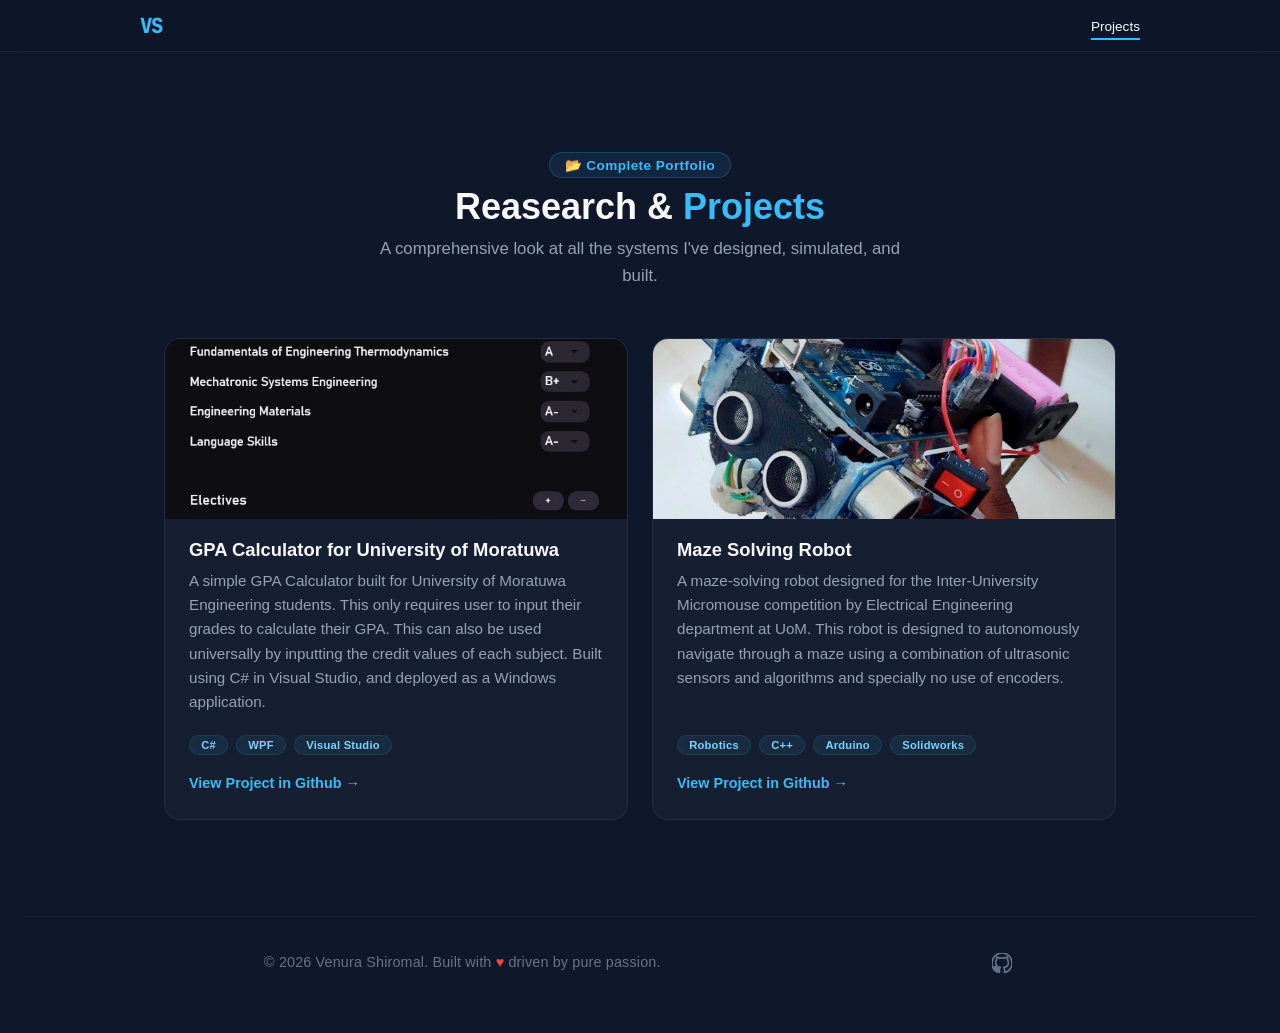
==== projects/index.html @ 5d4bf742 "Newly organized site" ====
<!DOCTYPE html>
<html lang="en">
<head>
    <meta charset="UTF-8">
    <meta name="viewport" content="width=device-width, initial-scale=1.0">
    <title> All Projects </title>
    <link rel="stylesheet" href="../styles/global.css">
    <link rel="stylesheet" href="../styles/projects.css">
</head>
<body>

    <!-- ===== NAVIGATION BAR ===== -->
    <nav class="navbar" id="navbar">
        <div class="nav-container">
            <a href="../index.html" class="nav-logo">VS</a>
            <ul class="nav-links">
                <li><a style="color: #f8fafc; border-bottom: 2px solid #38bdf8;">Projects</a></li>
            </ul>
            <button class="nav-toggle" id="navToggle" aria-label="Toggle navigation">
                <span></span>
                <span></span>
                <span></span>
            </button>
        </div>
    </nav>

    <!-- ===== ALL PROJECTS SECTION ===== -->
    <section class="projects-section" style="padding-top: 8rem; min-height: 80vh;">
        <div class="projects-container">
            <div class="section-header">
                <span class="section-tag">📂 Complete Portfolio</span>
                <h2 class="section-title">Reasearch & <span class="accent-text"> Projects</span></h2>
                <p class="section-subtitle">
                    A comprehensive look at all the systems I've designed, simulated, and built.
                </p>
            </div>

            <div class="projects-grid">
                
                <!-- Project 1 -->
                <div class="project-card">
                    <div class="project-image">
                        <img src="../media/projects/gpa_cal.jpg" alt="GPA Calculator" style="width: 100%; height: auto; display: block; transform: translateY(15px);">
                    </div>
                    <div class="project-content">
                        <h3 class="project-title">GPA Calculator for University of Moratuwa</h3>
                        <p class="project-description">
                            A simple GPA Calculator built for University of Moratuwa Engineering students. 
                            This only requires user to input their grades to calculate their GPA.
                            This can also be used universally by inputting the credit values of each subject.
                            Built using C# in Visual Studio, and deployed as a Windows application.
                        </p>
                        <div class="tech-tags">
                            <span class="tag">C#</span>
                            <span class="tag">WPF</span>
                            <span class="tag">Visual Studio</span>
                        </div>
                        <a href="https://github.com/Venura-Shiromal/GPA-Calculator-BetterGUI" class="project-link">View Project in Github →</a>
                    </div>
                </div>

                <!-- Project 2 -->
                <div class="project-card">
                    <div class="project-image">
                        <img src="../media/projects/micromouse.jpg" alt="Micromouse" style="width: 100%; height: auto; display: block; transform: translateY(35px);">
                    </div>
                    <div class="project-content">
                        <h3 class="project-title">Maze Solving Robot</h3>
                        <p class="project-description">
                            A maze-solving robot designed for the Inter-University Micromouse competition by Electrical Engineering department at UoM.
                            This robot is designed to autonomously navigate through a maze using a combination of ultrasonic sensors and algorithms and specially no use of encoders.
                        </p>
                        <div class="tech-tags">
                            <span class="tag">Robotics</span>
                            <span class="tag">C++</span>
                            <span class="tag">Arduino</span>
                            <span class="tag">Solidworks</span>
                        </div>
                        <a href="https://github.com/Venura-Shiromal/Micromouse-Competition-EE" class="project-link">View Project in Github →</a>
                    </div>
                </div>

            </div>
        </div>
    </section>

    <!-- ===== FOOTER ===== -->
    <footer class="site-footer">
        <div class="footer-container">
            <p class="footer-copy">
                &copy; 2026 Venura Shiromal. Built with <span class="footer-heart">♥</span> driven by pure passion.
            </p>
            <div class="footer-socials">
                <a href="https://github.com/Venura-Shiromal" target="_blank" aria-label="GitHub" class="social-link">
                    <svg xmlns="http://www.w3.org/2000/svg" width="20" height="20" viewBox="0 0 24 24" fill="none" stroke="currentColor" stroke-width="2" stroke-linecap="round" stroke-linejoin="round"><path d="M12 0C5.37 0 0 5.37 0 12c0 5.31 3.435 9.795 8.205 11.385.6.105.825-.255.825-.57 0-.285-.015-1.23-.015-2.235-3.015.555-3.795-.735-4.035-1.41-.135-.345-.72-1.41-1.23-1.695-.42-.225-1.02-.78-.015-.795.945-.015 1.62.87 1.845 1.23 1.08 1.815 2.805 1.305 3.495.99.105-.78.42-1.305.765-1.605-2.67-.3-5.46-1.335-5.46-5.925 0-1.305.465-2.385 1.23-3.225-.12-.3-.54-1.53.12-3.15 0 0 1.005-.315 3.3 1.23.96-.27 1.98-.405 3-.405s2.04.135 3 .405c2.295-1.56 3.3-1.23 3.3-1.23.66 1.62.24 2.85.12 3.15.765.84 1.23 1.905 1.23 3.225 0 4.605-2.805 5.625-5.475 5.925.435.375.81 1.095.81 2.22 0 1.605-.015 2.895-.015 3.3 0 .315.225.69.825.57A12.02 12.02 0 0024 12c0-6.63-5.37-12-12-12z"/></svg>
                </a>
            </div>
        </div>
    </footer>

</body>
</html>
---- styles/global.css ----
/* =========================================
   GLOBAL: BASE & RESET
   ========================================= */
@import url('https://fonts.googleapis.com/css2?family=JetBrains+Mono:wght@600;800&display=swap');

* {
    margin: 0;
    padding: 0;
    box-sizing: border-box;
    font-family: 'Segoe UI', Tahoma, Geneva, Verdana, sans-serif;
}

html {
    scroll-behavior: smooth;
}

body {
    min-height: 100vh;
    display: flex;
    flex-direction: column;  
    align-items: center;
    justify-content: center;
    background: #0f172a;
    color: #f8fafc;
    padding: 1.5rem;
}

h1 {
    font-size: 2.25rem;
    font-weight: 700;
    margin-bottom: 0.75rem;
    letter-spacing: -0.025em;
}

p {
    color: #94a3b8;
    line-height: 1.6;
    margin-bottom: 2rem;
    font-size: 1rem;
}

.accent-text {
    color: #38bdf8;
}

/* =========================================
   GLOBAL: KEYFRAMES
   ========================================= */
@keyframes typing {
    from {
        width: 0;
    }
    to {
        width: 100%;
    }
}

@keyframes blink {
    from, to {
        border-color: transparent;
    }
    50% {
        border-color: #38bdf8;
    }
}

@keyframes pulse {
    0% {
        transform: scale(0.9);
        box-shadow: 0 0 0 0 rgba(56, 189, 248, 0.7);
    }
    70% {
        transform: scale(1);
        box-shadow: 0 0 0 6px rgba(56, 189, 248, 0);
    }
    100% {
        transform: scale(0.9);
        box-shadow: 0 0 0 0 rgba(56, 189, 248, 0);
    }
}

/* =========================================
   GLOBAL: REUSABLE COMPONENTS
   ========================================= */
.container {
    background: rgba(30, 41, 59, 0.7);
    border: 1px solid rgba(255, 255, 255, 0.1);
    backdrop-filter: blur(12px);
    border-radius: 1rem;
    padding: 3rem 2rem;
    max-width: 500px;
    width: 100%;
    text-align: center;
    box-shadow: 0 20px 25px -5px rgba(0, 0, 0, 0.3);
}

.btn {
    padding: 0.75rem 1.5rem;
    border-radius: 8px;
    font-weight: 600;
    text-decoration: none;
    transition: all 0.2s ease;
}

.btn-primary { 
    background: #38bdf8; 
    color: #0f172a; 
}

.btn-primary:hover { 
    background: #7dd3fc; 
    transform: translateY(-2px); 
}

.btn-secondary {
    background: rgba(255, 255, 255, 0.05);
    color: #f8fafc;
    border: 1px solid rgba(255, 255, 255, 0.15);
}

.btn-secondary:hover { 
    background: rgba(255, 255, 255, 0.1); 
    transform: translateY(-2px); 
}

/* Section Headers */
.section-header { 
    text-align: center; 
    margin-bottom: 3rem; 
}

.section-tag {
    display: inline-block;
    font-size: 0.85rem;
    font-weight: 600;
    color: #38bdf8;
    background: rgba(56, 189, 248, 0.1);
    padding: 0.25rem 0.9rem;
    border-radius: 9999px;
    border: 1px solid rgba(56, 189, 248, 0.2);
    margin-bottom: 0.5rem;
    letter-spacing: 0.03em;
}

.section-title {
    font-size: 2.25rem;
    font-weight: 800;
    color: #f8fafc;
    margin-bottom: 0.5rem;
}

.section-subtitle { 
    font-size: 1.05rem; 
    color: #94a3b8; 
    max-width: 550px; 
    margin: 0 auto; 
}

/* =========================================
   GLOBAL: NAVIGATION BAR
   ========================================= */
.navbar {
    position: fixed;
    top: 0;
    left: 0;
    width: 100%;
    z-index: 1000;
    padding: 0.75rem 1.5rem;
    background: rgba(15, 23, 42, 0.7);
    backdrop-filter: blur(12px);         
    border-bottom: 1px solid rgba(255, 255, 255, 0.05);
}

.navbar.scrolled { 
    background: rgba(15, 23, 42, 0.9); 
}

.nav-container {
    max-width: 1000px;
    margin: 0 auto;
    display: flex;
    justify-content: space-between;
    align-items: center;
}

.nav-logo {
    font-family: 'JetBrains Mono', monospace;
    font-size: 1.3rem;
    font-weight: 800;
    color: #38bdf8;
    text-decoration: none;
    letter-spacing: -0.03em;
    transition: all 0.2s ease;
}

.nav-logo:hover {
    color: #7dd3fc;
}

.nav-links {
    display: flex;
    list-style: none;
    gap: 1.75rem;
    align-items: center;
    margin: 0;
    padding: 0;
}

.nav-links a {
    color: #94a3b8;
    text-decoration: none;
    font-size: 0.85rem;
    font-weight: 500;
    transition: all 0.2s ease;
    padding: 0.25rem 0;
    border-bottom: 2px solid transparent;
}

.nav-links a:hover {
    color: #f8fafc;
    border-bottom-color: #38bdf8;
}

.nav-toggle {
    display: none;
    flex-direction: column;
    gap: 4px;
    background: none;
    border: none;
    cursor: pointer;
    padding: 0.25rem;
}

.nav-toggle span {
    display: block;
    width: 24px;
    height: 2px;
    background: #f8fafc;
    transition: all 0.3s ease;
}

@media (max-width: 768px) {
    .nav-toggle {
        display: flex;
    }

    .nav-links {
        position: absolute;
        top: 100%;
        left: 0;
        right: 0;
        background: rgba(15, 23, 42, 0.95);
        backdrop-filter: blur(12px);
        flex-direction: column;
        padding: 1.5rem;
        gap: 1rem;
        border-bottom: 1px solid rgba(255, 255, 255, 0.05);
        transform: translateY(-120%);
        transition: transform 0.3s ease;
        opacity: 0;
        pointer-events: none;
    }

    .nav-links.open {
        transform: translateY(0);
        opacity: 1;
        pointer-events: all;
    }

    .nav-links a {
        font-size: 1rem;
        padding: 0.5rem 0;
        border-bottom: none;
        text-align: center;
        width: 100%;
    }

    .nav-toggle.open span:nth-child(1) {
        transform: rotate(45deg) translate(4px, 4px);
    }

    .nav-toggle.open span:nth-child(2) {
        opacity: 0;
    }

    .nav-toggle.open span:nth-child(3) {
        transform: rotate(-45deg) translate(4px, -4px);
    }
}

@media (max-width: 480px) {
    .navbar {
        padding: 0.5rem 1rem;
    }

    .nav-logo {
        font-size: 1.1rem;
    }
}

/* =========================================
   GLOBAL: FOOTER
   ========================================= */
.site-footer {
    width: 100%;
    margin-top: 2rem;
    border-top: 1px solid rgba(255, 255, 255, 0.05);
}

.footer-container {
    max-width: 800px;
    margin: 0 auto;
    padding: 2rem 1.5rem;
    display: flex;
    justify-content: space-between;
    align-items: center;
    flex-wrap: wrap;
    gap: 1rem;
}

.footer-copy {
    font-size: 0.9rem;
    color: #64748b;
    margin-bottom: 0;
    letter-spacing: 0.01em;
}

.footer-heart {
    color: #ef4444;
    display: inline-block;
    transition: transform 0.2s ease;
}

.footer-heart:hover {
    transform: scale(1.3);
}

.footer-socials {
    display: flex;
    align-items: center;
    gap: 1.25rem;
}

.social-link {
    color: #64748b;
    transition: all 0.25s ease;
    display: flex;
    align-items: center;
    justify-content: center;
    padding: 0.25rem;
    border-radius: 6px;
    text-decoration: none;
}

.social-link:hover {
    color: #38bdf8;
    transform: translateY(-2px);
}

@media (max-width: 640px) {
    .footer-container {
        flex-direction: column;
        text-align: center;
        gap: 0.75rem;
    }

    .footer-socials {
        gap: 1.5rem;
    }
}
---- styles/projects.css ----
/* =========================================
   PROJECTS SECTION & CARDS
   ========================================= */
.projects-section {
    width: 100%;
    max-width: 1000px;
    margin: 0 auto;
    padding: 4rem 1.5rem;
}

.projects-grid {
    display: grid;
    grid-template-columns: repeat(auto-fit, minmax(280px, 1fr));
    gap: 1.5rem;
}

.project-card {
    background: rgba(30, 41, 59, 0.5);
    backdrop-filter: blur(8px);
    border: 1px solid rgba(255, 255, 255, 0.06);
    border-radius: 1rem;
    overflow: hidden;          
    transition: all 0.3s ease;
    display: flex;
    flex-direction: column;
}

.project-card:hover {
    transform: translateY(-4px);
    border-color: rgba(56, 189, 248, 0.3);
    background: rgba(30, 41, 59, 0.8);
    box-shadow: 0 12px 24px -8px rgba(0, 0, 0, 0.4);
}

.project-image {
    height: 180px;
    display: flex;
    align-items: center;
    justify-content: center;
    position: relative;
    overflow: hidden;         
}

.project-content {
    padding: 1.25rem 1.5rem 1.75rem;
    display: flex;
    flex-direction: column;
    flex-grow: 1;
}

.project-title { 
    font-size: 1.15rem; 
    font-weight: 700; 
    color: #f8fafc; 
    margin-bottom: 0.5rem; 
}

.project-description { 
    font-size: 0.95rem; 
    color: #94a3b8; 
    line-height: 1.6; 
    flex-grow: 1; 
    margin-bottom: 1.25rem; 
}

.tech-tags { 
    display: flex; 
    flex-wrap: wrap; 
    gap: 0.5rem; 
    margin-bottom: 1.25rem; 
}

.tag {
    background: rgba(56, 189, 248, 0.08); 
    color: #7dd3fc; 
    font-size: 0.7rem; 
    font-weight: 600;
    padding: 0.2rem 0.7rem; 
    border-radius: 9999px; 
    border: 1px solid rgba(56, 189, 248, 0.12); 
    letter-spacing: 0.02em;
}

.project-link {
    color: #38bdf8; 
    text-decoration: none; 
    font-weight: 600; 
    font-size: 0.9rem;
    transition: all 0.2s ease; 
    display: inline-flex; 
    align-items: center; 
    gap: 0.3rem; 
    margin-top: auto;
}

.project-link:hover {
    color: #7dd3fc; 
    gap: 0.6rem; 
}

@media (max-width: 640px) {
    .projects-grid { grid-template-columns: 1fr; max-width: 400px; margin: 0 auto; }
    .project-image { height: 140px; }
}
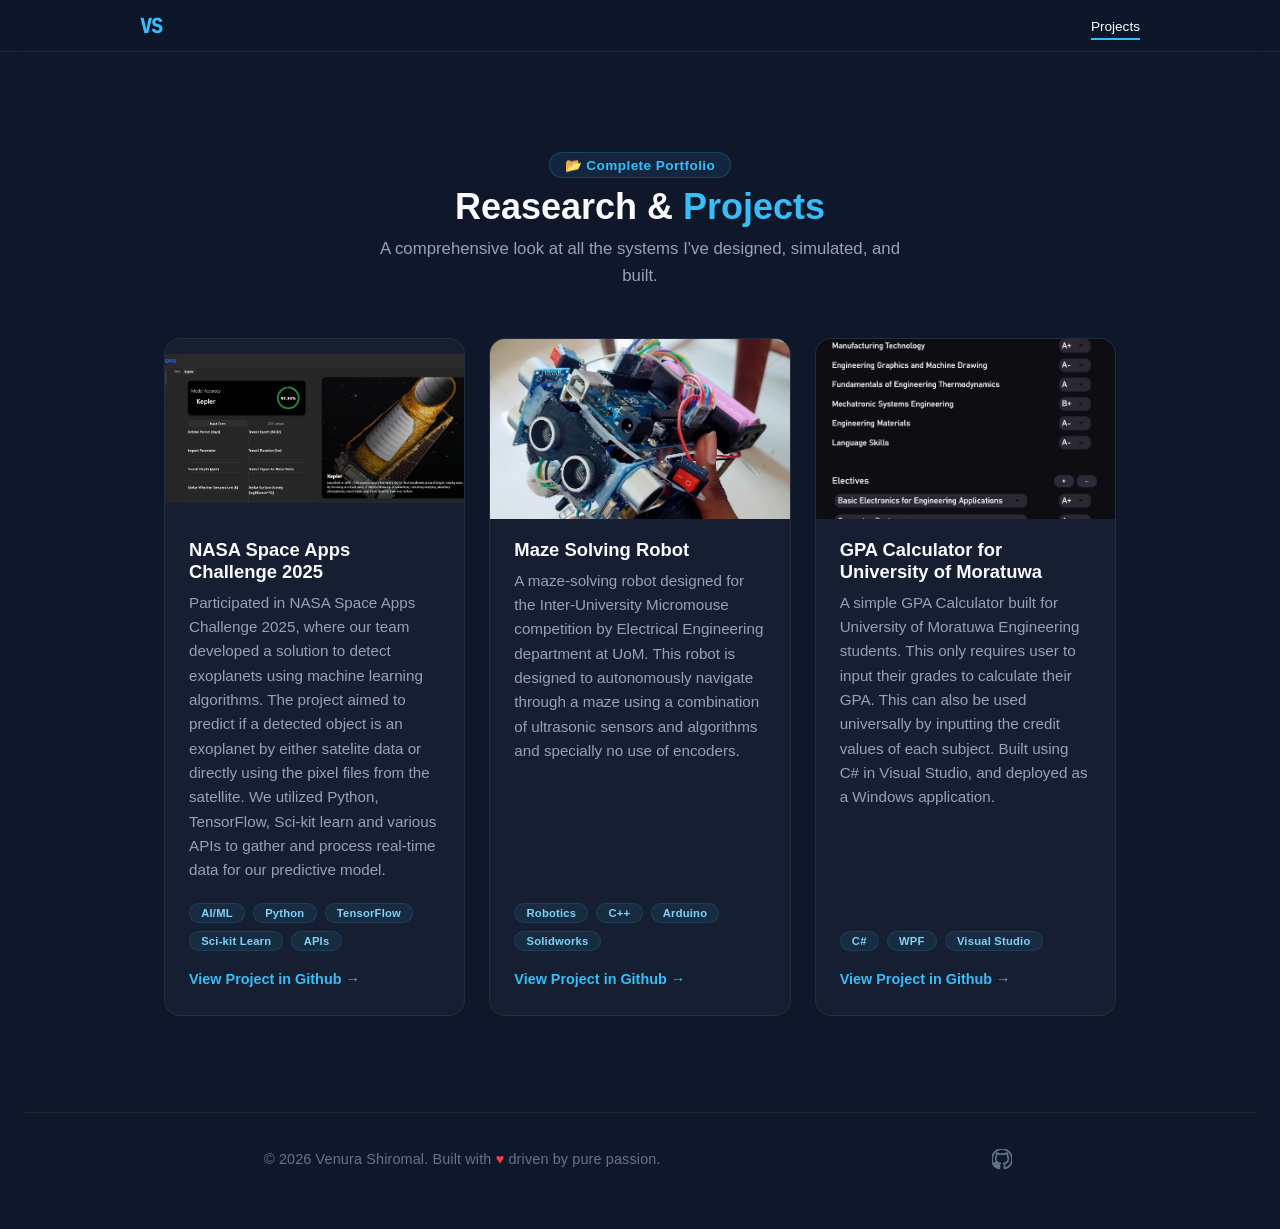
==== commit 592cd5f6: "Updated Projects" ====
--- a/projects/index.html
+++ b/projects/index.html
@@ -36,26 +36,32 @@
             </div>
 
             <div class="projects-grid">
-                
+
                 <!-- Project 1 -->
                 <div class="project-card">
                     <div class="project-image">
-                        <img src="../media/projects/gpa_cal.jpg" alt="GPA Calculator" style="width: 100%; height: auto; display: block; transform: translateY(15px);">
+                        <img src="../media/projects/NASA_2025.jpg" alt="NASA_SpaceApps_2025" style="
+                                width: 110%;               
+                                height: auto;          
+                                display: block;
+                                transform: translateY(0px);
+                            ">
                     </div>
                     <div class="project-content">
-                        <h3 class="project-title">GPA Calculator for University of Moratuwa</h3>
+                        <h3 class="project-title">NASA Space Apps Challenge 2025</h3>
                         <p class="project-description">
-                            A simple GPA Calculator built for University of Moratuwa Engineering students. 
-                            This only requires user to input their grades to calculate their GPA.
-                            This can also be used universally by inputting the credit values of each subject.
-                            Built using C# in Visual Studio, and deployed as a Windows application.
+                            Participated in NASA Space Apps Challenge 2025, where our team developed a solution to detect exoplanets using machine learning algorithms. 
+                            The project aimed to predict if a detected object is an exoplanet by either satelite data or directly using the pixel files from the satellite.
+                            We utilized Python, TensorFlow, Sci-kit learn and various APIs to gather and process real-time data for our predictive model.
                         </p>
                         <div class="tech-tags">
-                            <span class="tag">C#</span>
-                            <span class="tag">WPF</span>
-                            <span class="tag">Visual Studio</span>
+                            <span class="tag">AI/ML</span>
+                            <span class="tag">Python</span>
+                            <span class="tag">TensorFlow</span>
+                            <span class="tag">Sci-kit Learn</span>
+                            <span class="tag">APIs</span>
                         </div>
-                        <a href="https://github.com/Venura-Shiromal/GPA-Calculator-BetterGUI" class="project-link">View Project in Github →</a>
+                        <a href="https://github.com/Venura-Shiromal/NASA-Space-Apps-2025" class="project-link">View Project in Github →</a>
                     </div>
                 </div>
 
@@ -79,6 +85,28 @@
                         <a href="https://github.com/Venura-Shiromal/Micromouse-Competition-EE" class="project-link">View Project in Github →</a>
                     </div>
                 </div>
+                
+                <!-- Project 3 -->
+                <div class="project-card">
+                    <div class="project-image">
+                        <img src="../media/projects/gpa_cal.jpg" alt="GPA Calculator" style="width: 100%; height: auto; display: block; transform: translateY(15px);">
+                    </div>
+                    <div class="project-content">
+                        <h3 class="project-title">GPA Calculator for University of Moratuwa</h3>
+                        <p class="project-description">
+                            A simple GPA Calculator built for University of Moratuwa Engineering students. 
+                            This only requires user to input their grades to calculate their GPA.
+                            This can also be used universally by inputting the credit values of each subject.
+                            Built using C# in Visual Studio, and deployed as a Windows application.
+                        </p>
+                        <div class="tech-tags">
+                            <span class="tag">C#</span>
+                            <span class="tag">WPF</span>
+                            <span class="tag">Visual Studio</span>
+                        </div>
+                        <a href="https://github.com/Venura-Shiromal/GPA-Calculator-BetterGUI" class="project-link">View Project in Github →</a>
+                    </div>
+                </div>
 
             </div>
         </div>
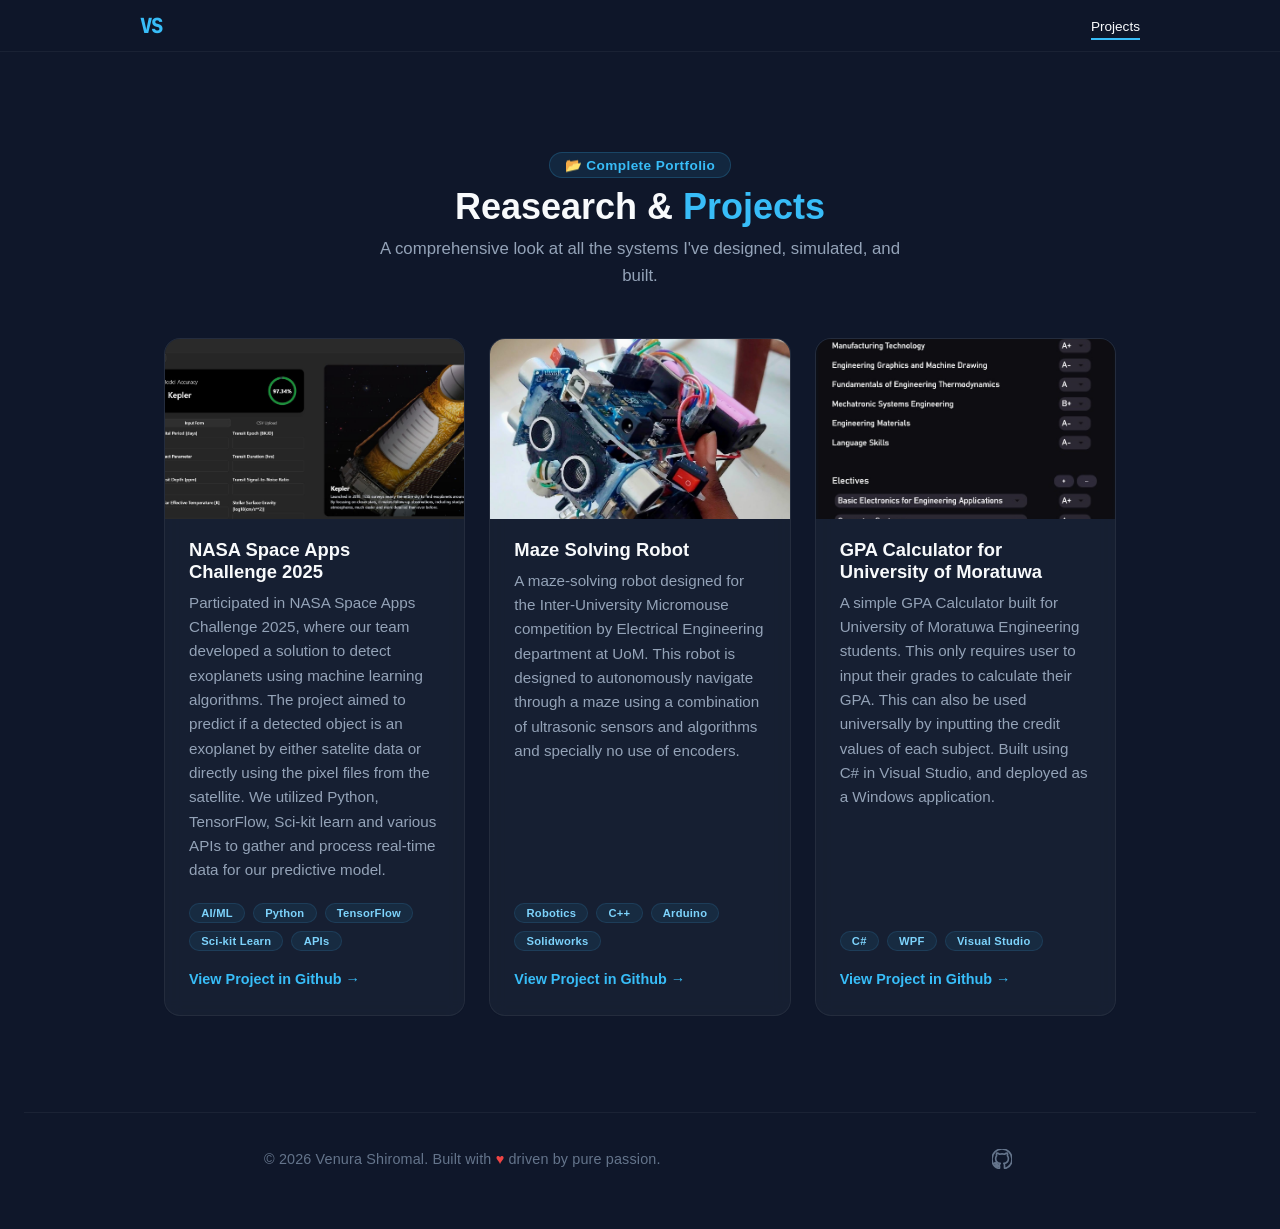
==== commit a79dc412: "Scale Fix" ====
--- a/projects/index.html
+++ b/projects/index.html
@@ -41,7 +41,7 @@
                 <div class="project-card">
                     <div class="project-image">
                         <img src="../media/projects/NASA_2025.jpg" alt="NASA_SpaceApps_2025" style="
-                                width: 110%;               
+                                width: 137%;               
                                 height: auto;          
                                 display: block;
                                 transform: translateY(0px);
